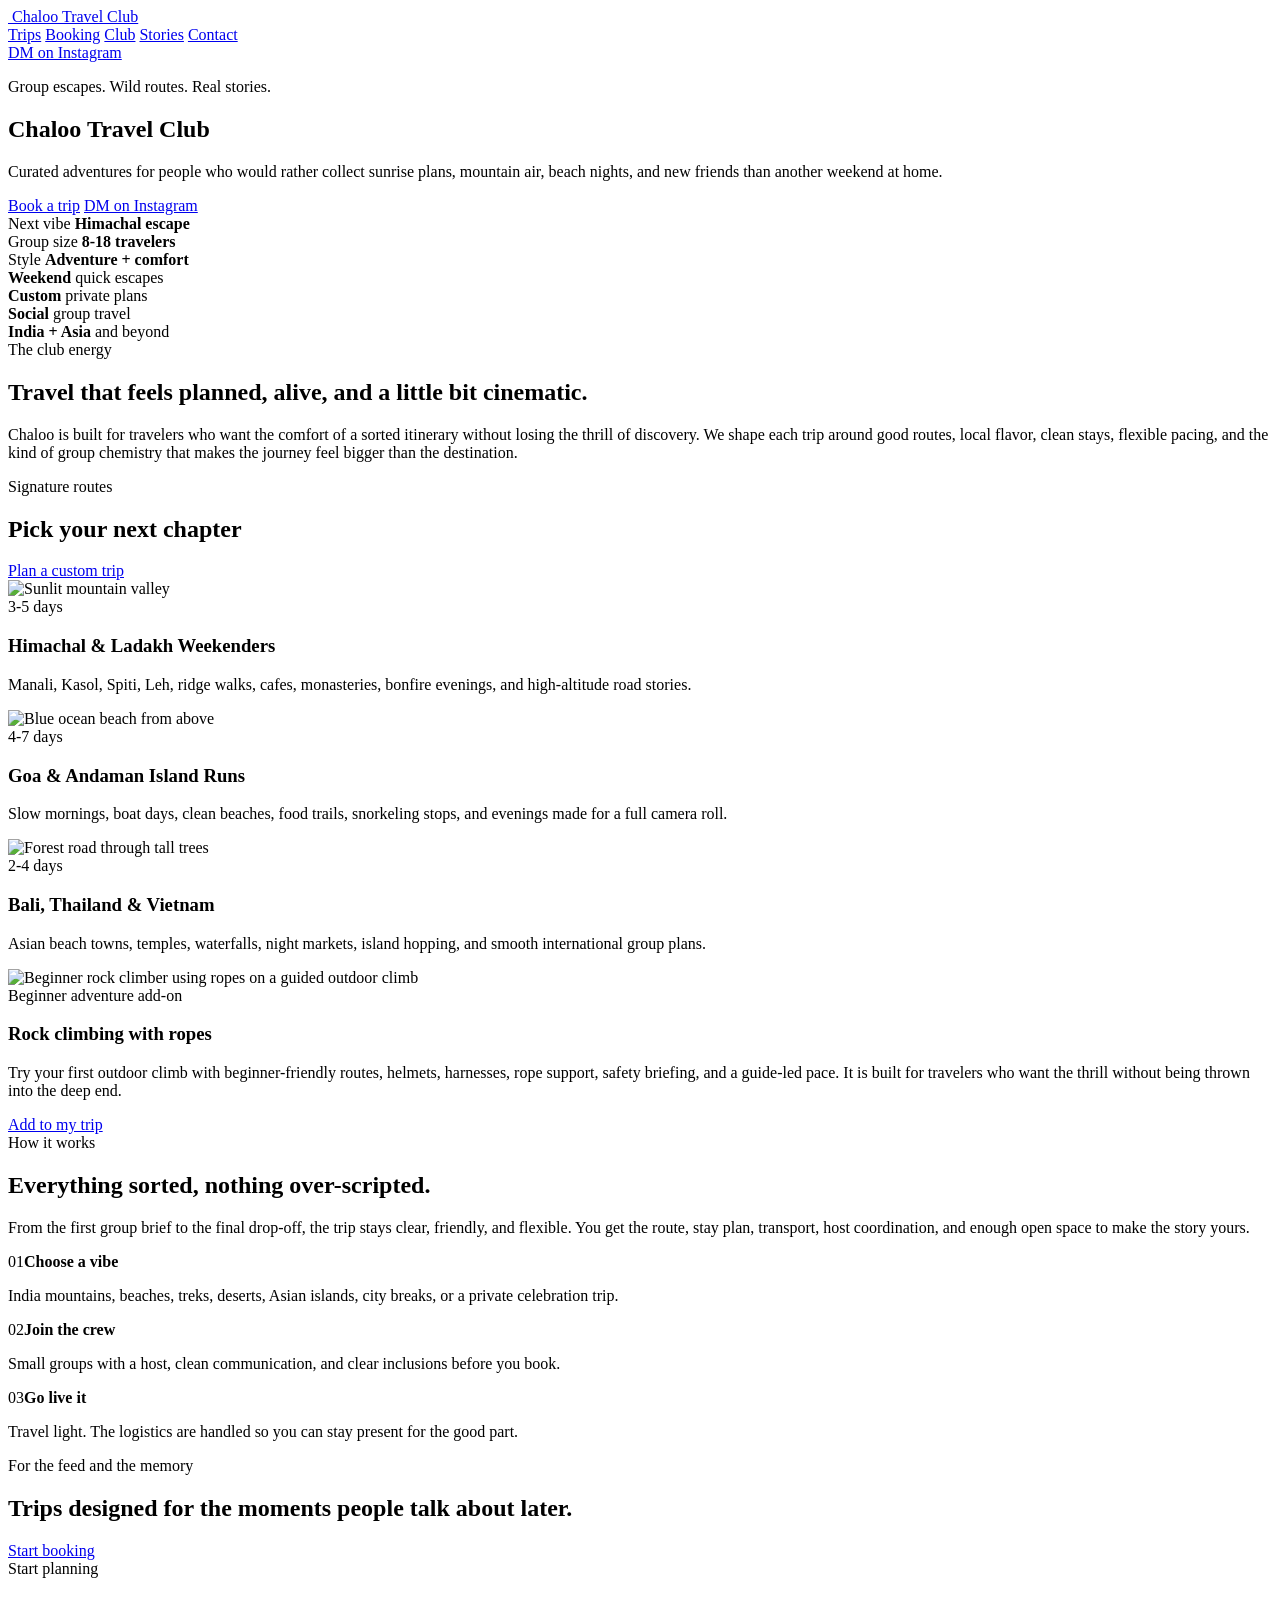
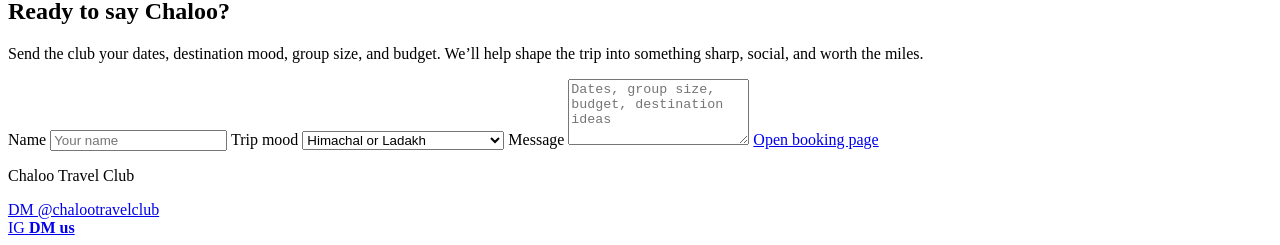
==== index.html @ 8905d0da "Create index.html" ====
<!DOCTYPE html>
<html lang="en">
<head>
  <meta charset="UTF-8" />
  <meta name="viewport" content="width=device-width, initial-scale=1.0" />
  <title>Chaloo Travel Club | Group Trips & Adventure Escapes</title>
  <meta name="description" content="Join Chaloo Travel Club for adventurous group trips, curated escapes, treks, beaches, deserts, and story-rich travel experiences." />
  <link rel="preconnect" href="https://images.unsplash.com" />
  <link rel="preconnect" href="https://fonts.googleapis.com" />
  <link rel="preconnect" href="https://fonts.gstatic.com" crossorigin />
  <link href="https://fonts.googleapis.com/css2?family=Manrope:wght@400;500;600;700;800&family=Playfair+Display:wght@700;800&display=swap" rel="stylesheet" />
  <link rel="stylesheet" href="styles.css" />
</head>
<body>
  <header class="site-header" aria-label="Primary navigation">
    <a class="brand" href="index.html#top" aria-label="Chaloo Travel Club home">
      <img class="brand-logo" src="Chaloo.jpg" alt="" />
      <span>Chaloo Travel Club</span>
    </a>
    <nav class="nav-links" aria-label="Main menu">
      <a href="#trips">Trips</a>
      <a href="booking.html">Booking</a>
      <a href="#club">Club</a>
      <a href="#stories">Stories</a>
      <a href="#contact">Contact</a>
    </nav>
    <a class="nav-cta" href="https://www.instagram.com/chalootravelclub/" target="_blank" rel="noreferrer">DM on Instagram</a>
  </header>

  <main id="top">
    <section class="hero" aria-labelledby="hero-title">
      <div class="hero-media" role="img" aria-label="Travelers hiking toward a mountain lake"></div>
      <div class="hero-overlay"></div>
      <div class="hero-content">
        <p class="eyebrow">Group escapes. Wild routes. Real stories.</p>
        <h1 id="hero-title">Chaloo Travel Club</h1>
        <p class="hero-copy">Curated adventures for people who would rather collect sunrise plans, mountain air, beach nights, and new friends than another weekend at home.</p>
        <div class="hero-actions">
          <a class="button primary" href="booking.html">Book a trip</a>
          <a class="button secondary" href="https://www.instagram.com/chalootravelclub/" target="_blank" rel="noreferrer">DM on Instagram</a>
        </div>
      </div>
      <aside class="trip-finder" aria-label="Trip finder">
        <div>
          <span>Next vibe</span>
          <strong>Himachal escape</strong>
        </div>
        <div>
          <span>Group size</span>
          <strong>8-18 travelers</strong>
        </div>
        <div>
          <span>Style</span>
          <strong>Adventure + comfort</strong>
        </div>
      </aside>
    </section>

    <section class="quick-stats" aria-label="Travel club highlights">
      <div>
        <strong>Weekend</strong>
        <span>quick escapes</span>
      </div>
      <div>
        <strong>Custom</strong>
        <span>private plans</span>
      </div>
      <div>
        <strong>Social</strong>
        <span>group travel</span>
      </div>
      <div>
        <strong>India + Asia</strong>
        <span>and beyond</span>
      </div>
    </section>

    <section class="section intro" id="club">
      <div class="section-kicker">The club energy</div>
      <div class="intro-grid">
        <h2>Travel that feels planned, alive, and a little bit cinematic.</h2>
        <p>Chaloo is built for travelers who want the comfort of a sorted itinerary without losing the thrill of discovery. We shape each trip around good routes, local flavor, clean stays, flexible pacing, and the kind of group chemistry that makes the journey feel bigger than the destination.</p>
      </div>
    </section>

    <section class="destinations" id="trips" aria-labelledby="trips-title">
      <div class="section-heading">
        <div>
          <div class="section-kicker">Signature routes</div>
          <h2 id="trips-title">Pick your next chapter</h2>
        </div>
        <a href="booking.html">Plan a custom trip</a>
      </div>
      <div class="card-grid">
        <article class="trip-card">
          <img src="https://images.unsplash.com/photo-1500530855697-b586d89ba3ee?auto=format&fit=crop&w=900&q=85" alt="Sunlit mountain valley" />
          <div class="card-body">
            <span>3-5 days</span>
            <h3>Himachal & Ladakh Weekenders</h3>
            <p>Manali, Kasol, Spiti, Leh, ridge walks, cafes, monasteries, bonfire evenings, and high-altitude road stories.</p>
          </div>
        </article>
        <article class="trip-card featured">
          <img src="https://images.unsplash.com/photo-1507525428034-b723cf961d3e?auto=format&fit=crop&w=900&q=85" alt="Blue ocean beach from above" />
          <div class="card-body">
            <span>4-7 days</span>
            <h3>Goa & Andaman Island Runs</h3>
            <p>Slow mornings, boat days, clean beaches, food trails, snorkeling stops, and evenings made for a full camera roll.</p>
          </div>
        </article>
        <article class="trip-card">
          <img src="https://images.unsplash.com/photo-1509316975850-ff9c5deb0cd9?auto=format&fit=crop&w=900&q=85" alt="Forest road through tall trees" />
          <div class="card-body">
            <span>2-4 days</span>
            <h3>Bali, Thailand & Vietnam</h3>
            <p>Asian beach towns, temples, waterfalls, night markets, island hopping, and smooth international group plans.</p>
          </div>
        </article>
      </div>
      <article class="adventure-feature" id="climbing" aria-label="Beginner rock climbing adventure">
        <img src="https://images.unsplash.com/photo-1522163182402-834f871fd851?auto=format&fit=crop&w=1300&q=88" alt="Beginner rock climber using ropes on a guided outdoor climb" />
        <div>
          <span>Beginner adventure add-on</span>
          <h3>Rock climbing with ropes</h3>
          <p>Try your first outdoor climb with beginner-friendly routes, helmets, harnesses, rope support, safety briefing, and a guide-led pace. It is built for travelers who want the thrill without being thrown into the deep end.</p>
          <a href="booking.html">Add to my trip</a>
        </div>
      </article>
    </section>

    <section class="experience" aria-label="Travel experience">
      <div class="experience-copy">
        <div class="section-kicker">How it works</div>
        <h2>Everything sorted, nothing over-scripted.</h2>
        <p>From the first group brief to the final drop-off, the trip stays clear, friendly, and flexible. You get the route, stay plan, transport, host coordination, and enough open space to make the story yours.</p>
      </div>
      <div class="steps">
        <div><span>01</span><strong>Choose a vibe</strong><p>India mountains, beaches, treks, deserts, Asian islands, city breaks, or a private celebration trip.</p></div>
        <div><span>02</span><strong>Join the crew</strong><p>Small groups with a host, clean communication, and clear inclusions before you book.</p></div>
        <div><span>03</span><strong>Go live it</strong><p>Travel light. The logistics are handled so you can stay present for the good part.</p></div>
      </div>
    </section>

    <section class="story-band" id="stories">
      <div>
        <p class="eyebrow">For the feed and the memory</p>
        <h2>Trips designed for the moments people talk about later.</h2>
      </div>
      <a class="button light" href="booking.html">Start booking</a>
    </section>

    <section class="section contact" id="contact">
      <div class="contact-panel">
        <div>
          <div class="section-kicker">Start planning</div>
          <h2>Ready to say Chaloo?</h2>
          <p>Send the club your dates, destination mood, group size, and budget. We’ll help shape the trip into something sharp, social, and worth the miles.</p>
        </div>
        <form class="lead-form">
          <label>
            <span>Name</span>
            <input type="text" name="name" placeholder="Your name" />
          </label>
          <label>
            <span>Trip mood</span>
            <select name="trip">
              <option>Himachal or Ladakh</option>
              <option>Goa or Andaman</option>
              <option>Bali, Thailand, or Vietnam</option>
              <option>Private India or Asia group trip</option>
            </select>
          </label>
          <label>
            <span>Message</span>
            <textarea name="message" rows="4" placeholder="Dates, group size, budget, destination ideas"></textarea>
          </label>
          <a class="button primary form-button" href="booking.html">Open booking page</a>
        </form>
      </div>
    </section>
  </main>

  <footer class="site-footer">
    <p>Chaloo Travel Club</p>
    <a href="https://www.instagram.com/chalootravelclub/" target="_blank" rel="noreferrer">DM @chalootravelclub</a>
  </footer>
  <a class="floating-dm" href="https://www.instagram.com/chalootravelclub/" target="_blank" rel="noreferrer" aria-label="DM Chaloo Travel Club on Instagram">
    <span>IG</span>
    <strong>DM us</strong>
  </a>
</body>
</html>
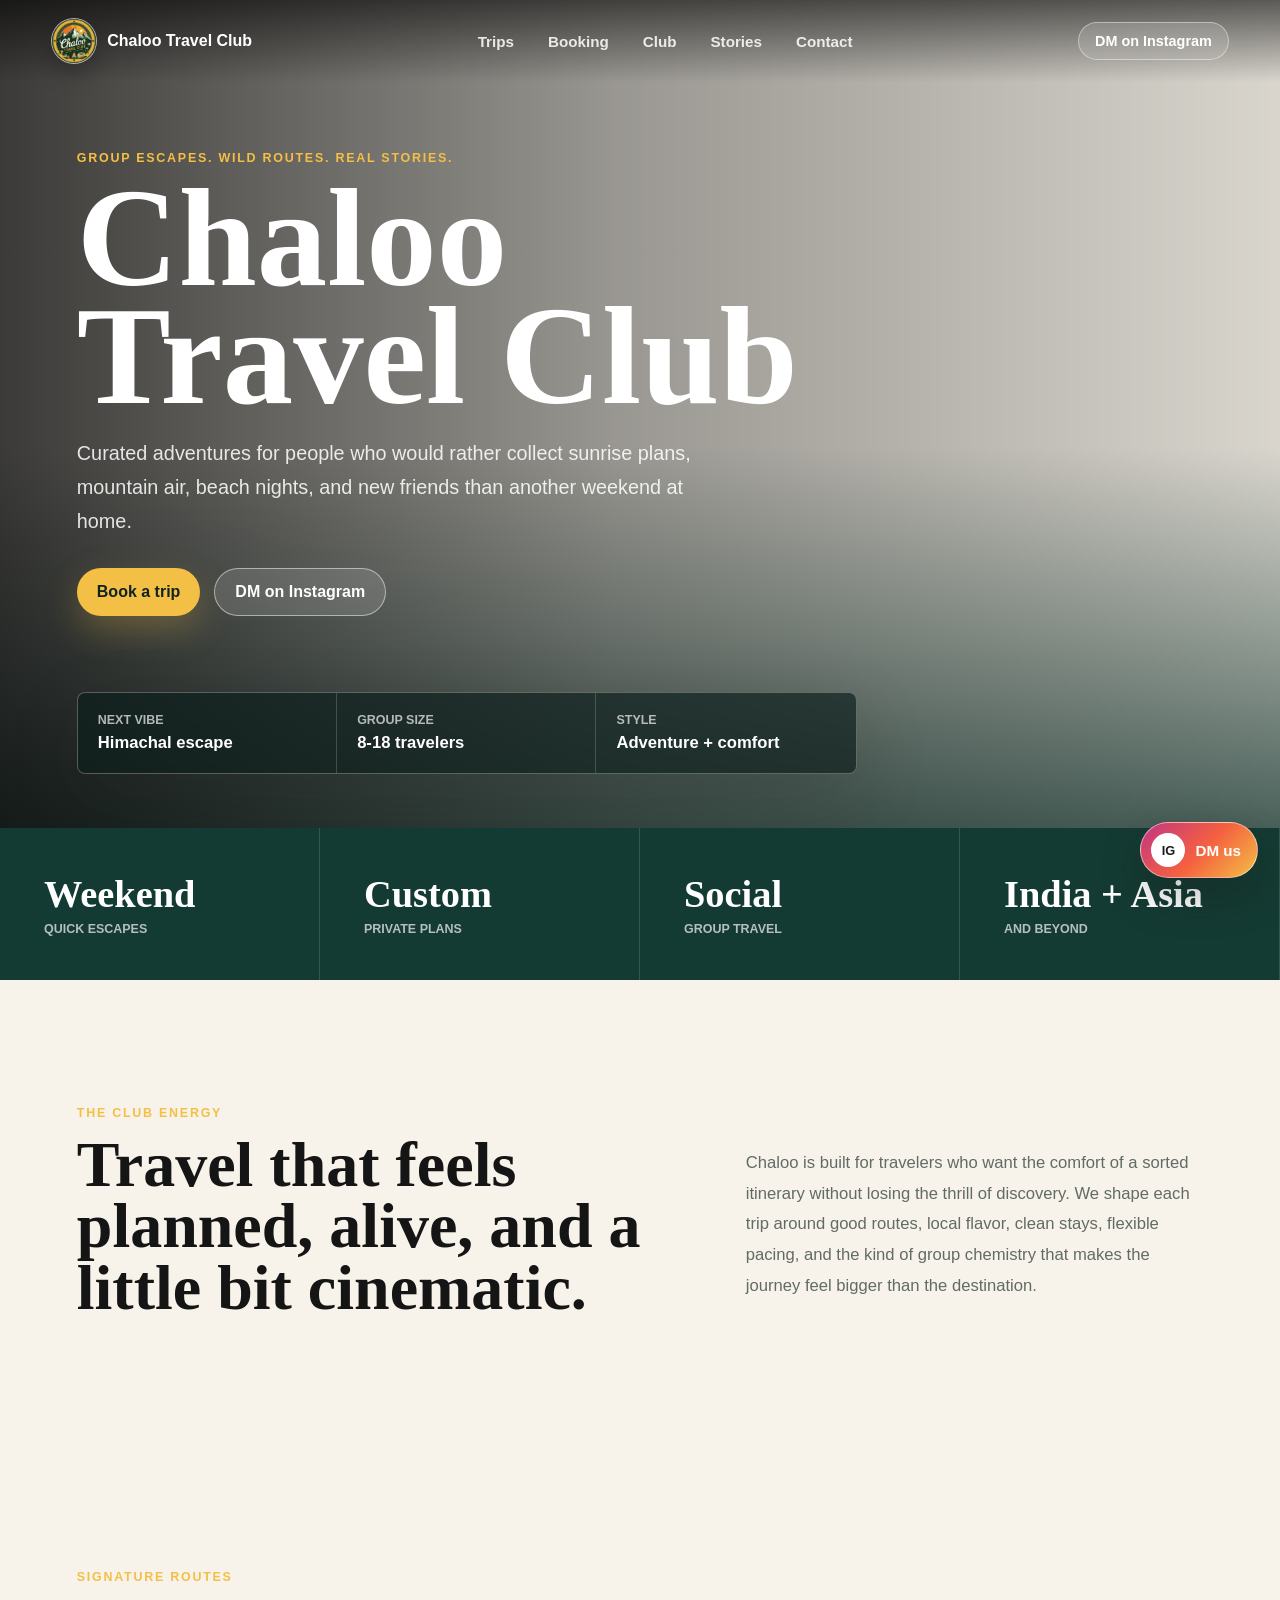
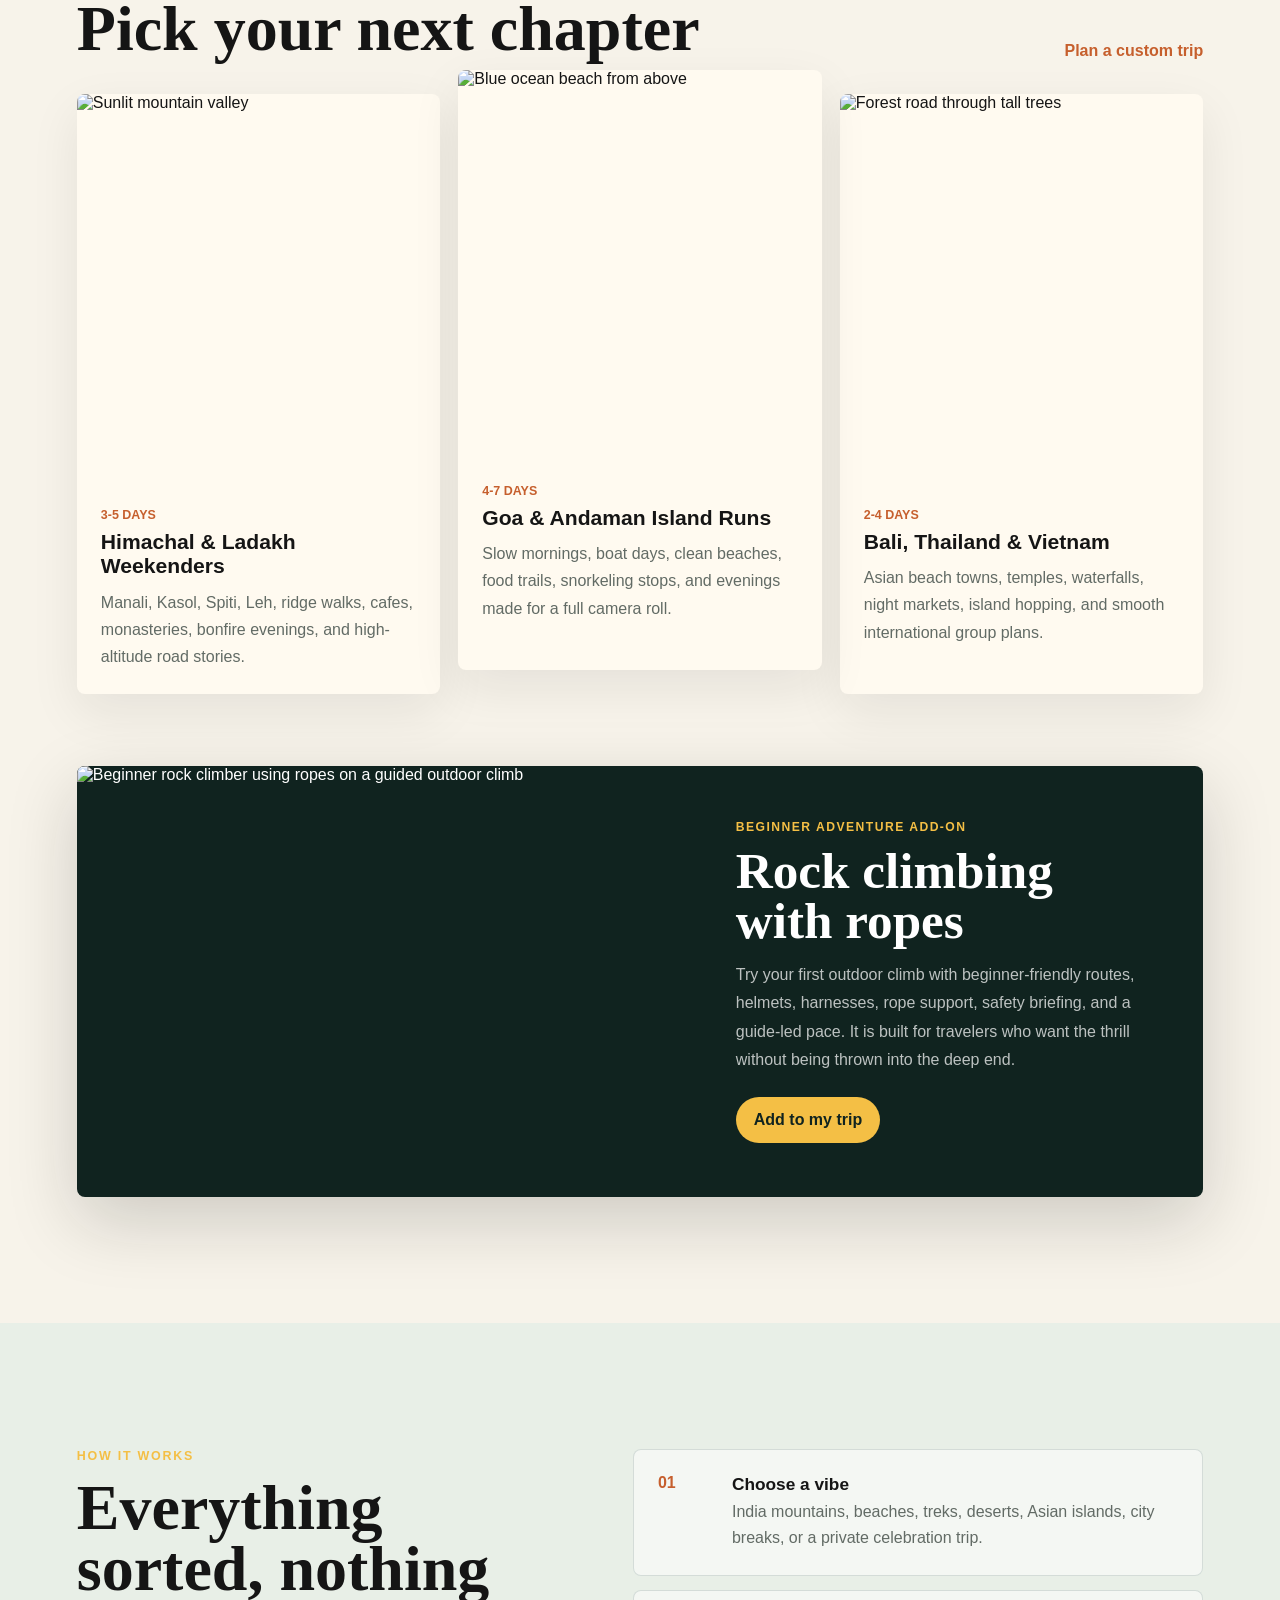
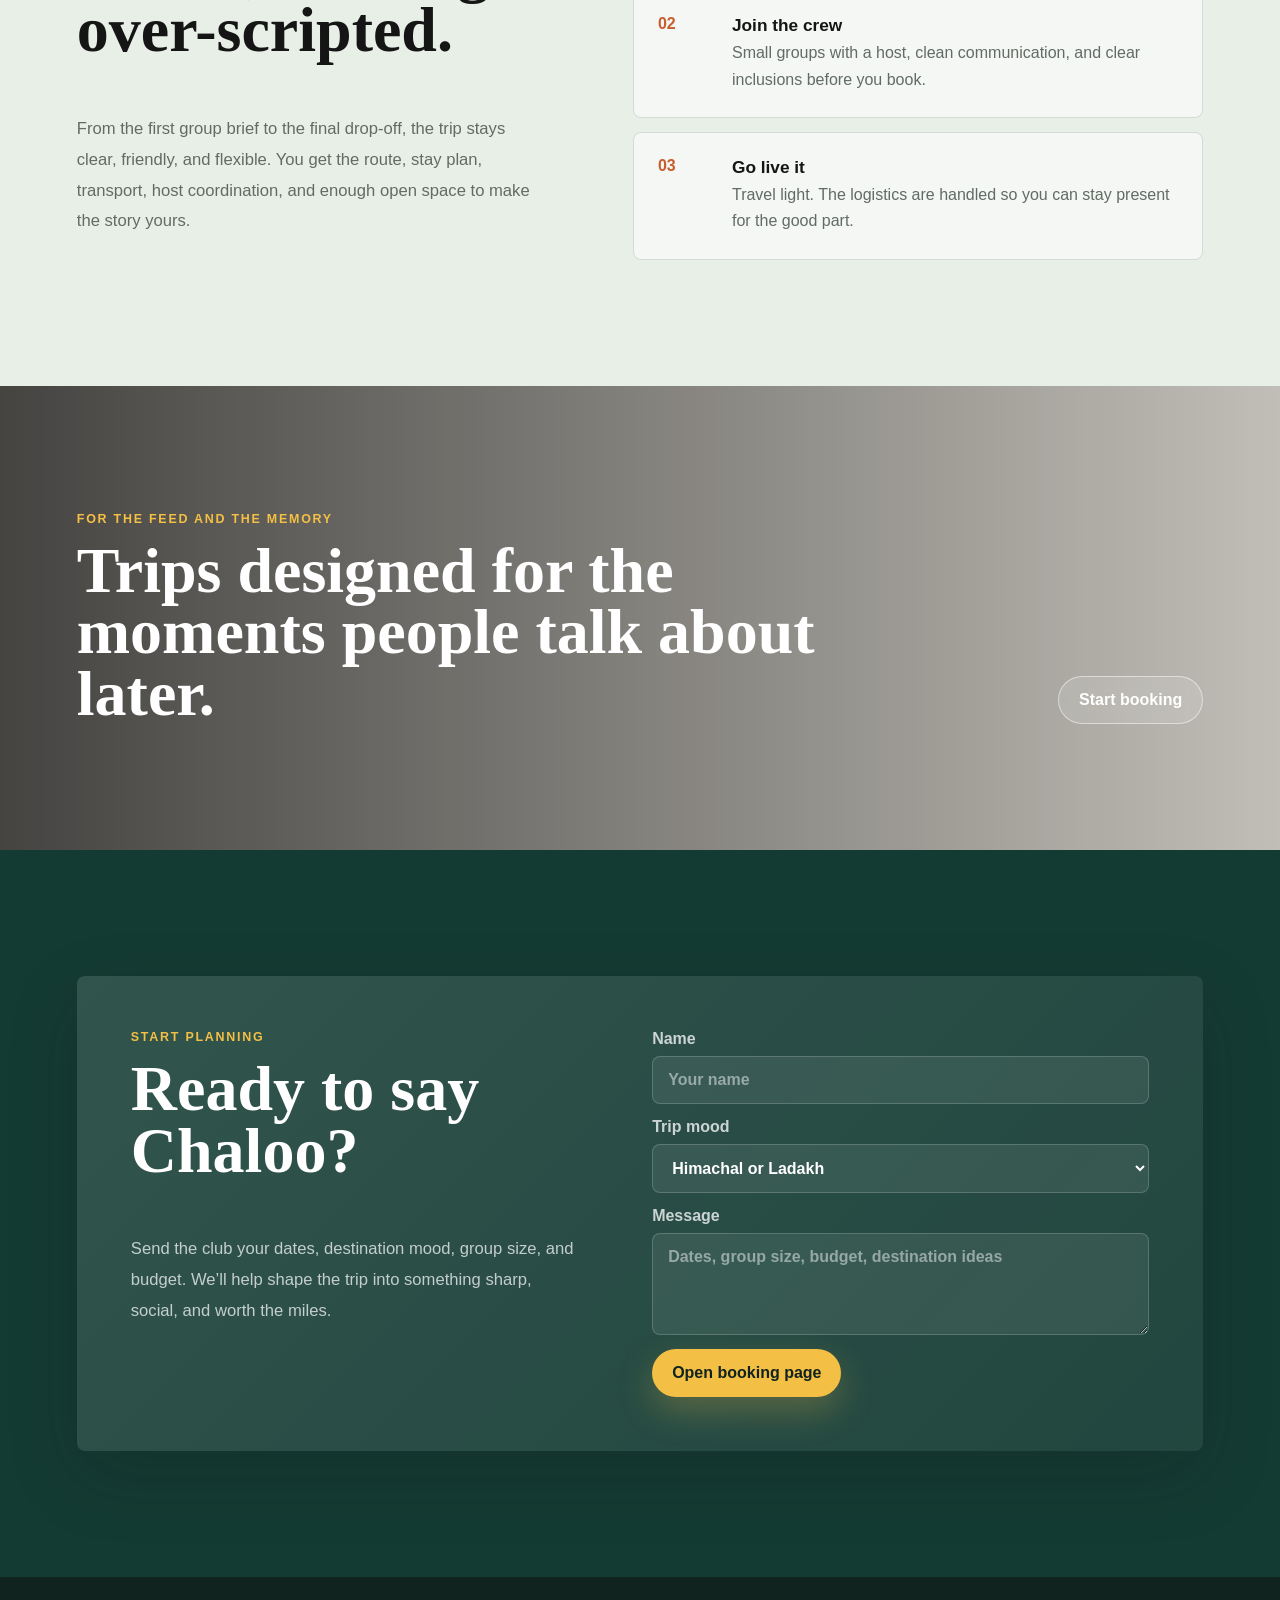
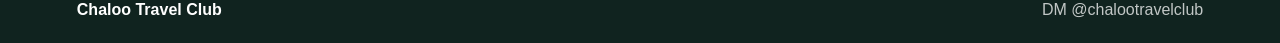
==== commit 48540408: "Embed logo in home page" ====
--- a/index.html
+++ b/index.html
@@ -14,7 +14,7 @@
 <body>
   <header class="site-header" aria-label="Primary navigation">
     <a class="brand" href="index.html#top" aria-label="Chaloo Travel Club home">
-      <img class="brand-logo" src="Chaloo.jpg" alt="" />
+      <img class="brand-logo" src="[data-uri]" alt="" />
       <span>Chaloo Travel Club</span>
     </a>
     <nav class="nav-links" aria-label="Main menu">
--- a/styles.css
+++ b/styles.css
@@ -0,0 +1,841 @@
+:root {
+  --ink: #151515;
+  --muted: #626b65;
+  --paper: #f7f3ea;
+  --cream: #fffaf0;
+  --forest: #143b33;
+  --moss: #566b3f;
+  --rust: #c65f2d;
+  --sun: #f4bf45;
+  --aqua: #4aa3a2;
+  --line: rgba(21, 21, 21, 0.12);
+  --shadow: 0 24px 70px rgba(21, 21, 21, 0.18);
+}
+
+* {
+  box-sizing: border-box;
+}
+
+html {
+  scroll-behavior: smooth;
+}
+
+body {
+  margin: 0;
+  color: var(--ink);
+  background: var(--paper);
+  font-family: "Manrope", Arial, sans-serif;
+}
+
+img {
+  display: block;
+  width: 100%;
+}
+
+a {
+  color: inherit;
+  text-decoration: none;
+}
+
+.site-header {
+  position: fixed;
+  top: 0;
+  left: 0;
+  right: 0;
+  z-index: 10;
+  display: flex;
+  align-items: center;
+  justify-content: space-between;
+  gap: 24px;
+  padding: 18px clamp(18px, 4vw, 56px);
+  color: #fff;
+  background: linear-gradient(180deg, rgba(0, 0, 0, 0.58), rgba(0, 0, 0, 0));
+}
+
+.brand {
+  display: inline-flex;
+  align-items: center;
+  gap: 10px;
+  font-weight: 800;
+  letter-spacing: 0;
+}
+
+.brand-logo {
+  width: 46px;
+  height: 46px;
+  flex: 0 0 46px;
+  border: 1px solid rgba(255, 255, 255, 0.54);
+  border-radius: 50%;
+  object-fit: cover;
+  background: rgba(255, 255, 255, 0.16);
+  box-shadow: 0 10px 24px rgba(0, 0, 0, 0.22);
+}
+
+.nav-links {
+  display: flex;
+  gap: clamp(16px, 3vw, 34px);
+  color: rgba(255, 255, 255, 0.86);
+  font-size: 0.95rem;
+  font-weight: 700;
+}
+
+.nav-links a,
+.nav-cta {
+  transition: color 180ms ease, background 180ms ease, transform 180ms ease;
+}
+
+.nav-links a:hover {
+  color: #fff;
+}
+
+.nav-cta {
+  padding: 10px 16px;
+  border: 1px solid rgba(255, 255, 255, 0.42);
+  border-radius: 999px;
+  font-size: 0.9rem;
+  font-weight: 800;
+  background: rgba(255, 255, 255, 0.14);
+  backdrop-filter: blur(10px);
+}
+
+.nav-cta:hover,
+.button:hover {
+  transform: translateY(-2px);
+}
+
+.hero {
+  position: relative;
+  min-height: 92vh;
+  display: grid;
+  align-items: end;
+  overflow: hidden;
+  isolation: isolate;
+  padding: 138px clamp(18px, 6vw, 84px) 54px;
+  color: #fff;
+}
+
+.booking-hero {
+  position: relative;
+  min-height: 64vh;
+  display: grid;
+  align-items: end;
+  overflow: hidden;
+  isolation: isolate;
+  padding: 138px clamp(18px, 6vw, 84px) 64px;
+  color: #fff;
+}
+
+.hero-media,
+.booking-hero-media,
+.hero-overlay {
+  position: absolute;
+  inset: 0;
+  z-index: -2;
+}
+
+.hero-media {
+  background:
+    url("https://images.unsplash.com/photo-1464822759023-fed622ff2c3b?auto=format&fit=crop&w=2200&q=90")
+    center 42% / cover no-repeat;
+  transform: scale(1.02);
+}
+
+.booking-hero-media {
+  background:
+    url("https://images.unsplash.com/photo-1506929562872-bb421503ef21?auto=format&fit=crop&w=2200&q=90")
+    center 48% / cover no-repeat;
+  transform: scale(1.02);
+}
+
+.hero-overlay {
+  z-index: -1;
+  background:
+    linear-gradient(90deg, rgba(0, 0, 0, 0.76) 0%, rgba(0, 0, 0, 0.38) 48%, rgba(0, 0, 0, 0.12) 100%),
+    linear-gradient(0deg, rgba(20, 59, 51, 0.72) 0%, rgba(20, 59, 51, 0) 46%);
+}
+
+.hero-content {
+  max-width: 790px;
+  padding-bottom: 7vh;
+}
+
+.booking-hero-content {
+  max-width: 840px;
+}
+
+.eyebrow,
+.section-kicker {
+  margin: 0 0 14px;
+  color: var(--sun);
+  font-size: 0.78rem;
+  font-weight: 800;
+  letter-spacing: 0.14em;
+  text-transform: uppercase;
+}
+
+h1,
+h2,
+h3,
+p {
+  margin-top: 0;
+}
+
+h1,
+h2 {
+  font-family: "Playfair Display", Georgia, serif;
+  letter-spacing: 0;
+}
+
+h1 {
+  max-width: 760px;
+  margin-bottom: 22px;
+  font-size: clamp(4rem, 11vw, 9.8rem);
+  line-height: 0.84;
+}
+
+h2 {
+  font-size: clamp(2.15rem, 5vw, 5.35rem);
+  line-height: 0.96;
+}
+
+h3 {
+  font-size: 1.32rem;
+  line-height: 1.16;
+}
+
+.hero-copy {
+  max-width: 650px;
+  margin-bottom: 30px;
+  color: rgba(255, 255, 255, 0.86);
+  font-size: clamp(1.03rem, 2vw, 1.24rem);
+  line-height: 1.7;
+}
+
+.hero-actions {
+  display: flex;
+  flex-wrap: wrap;
+  gap: 14px;
+}
+
+.button {
+  display: inline-flex;
+  min-height: 48px;
+  align-items: center;
+  justify-content: center;
+  border-radius: 999px;
+  padding: 13px 20px;
+  font-weight: 900;
+  transition: transform 180ms ease, box-shadow 180ms ease, background 180ms ease;
+}
+
+.button.primary {
+  color: #10231f;
+  background: var(--sun);
+  box-shadow: 0 14px 34px rgba(244, 191, 69, 0.25);
+}
+
+.button.secondary,
+.button.light {
+  border: 1px solid rgba(255, 255, 255, 0.5);
+  color: #fff;
+  background: rgba(255, 255, 255, 0.13);
+  backdrop-filter: blur(10px);
+}
+
+.trip-finder {
+  width: min(100%, 780px);
+  display: grid;
+  grid-template-columns: repeat(3, 1fr);
+  overflow: hidden;
+  border: 1px solid rgba(255, 255, 255, 0.28);
+  border-radius: 8px;
+  background: rgba(13, 30, 27, 0.68);
+  box-shadow: var(--shadow);
+  backdrop-filter: blur(16px);
+}
+
+.trip-finder div {
+  padding: 20px;
+  border-right: 1px solid rgba(255, 255, 255, 0.18);
+}
+
+.trip-finder div:last-child {
+  border-right: 0;
+}
+
+.trip-finder span,
+.quick-stats span,
+.trip-card span {
+  display: block;
+  color: rgba(255, 255, 255, 0.68);
+  font-size: 0.78rem;
+  font-weight: 800;
+  text-transform: uppercase;
+}
+
+.trip-finder strong {
+  display: block;
+  margin-top: 6px;
+  font-size: 1.04rem;
+}
+
+.quick-stats {
+  display: grid;
+  grid-template-columns: repeat(4, 1fr);
+  background: var(--forest);
+  color: #fff;
+}
+
+.quick-stats div {
+  padding: clamp(24px, 4vw, 44px);
+  border-right: 1px solid rgba(255, 255, 255, 0.14);
+}
+
+.quick-stats strong {
+  display: block;
+  margin-bottom: 6px;
+  font-family: "Playfair Display", Georgia, serif;
+  font-size: clamp(1.75rem, 3vw, 3rem);
+}
+
+.section,
+.destinations,
+.experience,
+.story-band {
+  padding: clamp(72px, 10vw, 126px) clamp(18px, 6vw, 84px);
+}
+
+.intro-grid {
+  display: grid;
+  grid-template-columns: minmax(260px, 0.95fr) minmax(260px, 0.75fr);
+  gap: clamp(30px, 7vw, 100px);
+  align-items: end;
+}
+
+.intro h2 {
+  margin-bottom: 0;
+  max-width: 850px;
+}
+
+.intro p,
+.experience-copy p,
+.contact p {
+  color: var(--muted);
+  font-size: 1.04rem;
+  line-height: 1.85;
+}
+
+.section-heading {
+  display: flex;
+  align-items: end;
+  justify-content: space-between;
+  gap: 24px;
+  margin-bottom: 34px;
+}
+
+.section-heading h2 {
+  margin-bottom: 0;
+}
+
+.section-heading > a {
+  flex: 0 0 auto;
+  color: var(--rust);
+  font-weight: 900;
+}
+
+.card-grid {
+  display: grid;
+  grid-template-columns: repeat(3, 1fr);
+  gap: 18px;
+}
+
+.trip-card {
+  overflow: hidden;
+  border-radius: 8px;
+  background: var(--cream);
+  box-shadow: 0 18px 50px rgba(21, 21, 21, 0.08);
+}
+
+.trip-card img {
+  height: 390px;
+  object-fit: cover;
+}
+
+.trip-card.featured {
+  transform: translateY(-24px);
+}
+
+.card-body {
+  padding: 24px;
+}
+
+.trip-card span {
+  color: var(--rust);
+}
+
+.trip-card h3 {
+  margin: 8px 0 10px;
+}
+
+.trip-card p {
+  margin-bottom: 0;
+  color: var(--muted);
+  line-height: 1.7;
+}
+
+.adventure-feature {
+  display: grid;
+  grid-template-columns: minmax(280px, 0.9fr) minmax(280px, 0.7fr);
+  gap: clamp(24px, 5vw, 58px);
+  align-items: center;
+  margin-top: clamp(36px, 6vw, 72px);
+  overflow: hidden;
+  border-radius: 8px;
+  background: #10231f;
+  color: #fff;
+  box-shadow: var(--shadow);
+}
+
+.adventure-feature img {
+  height: 430px;
+  object-fit: cover;
+}
+
+.adventure-feature div {
+  padding: clamp(24px, 5vw, 54px) clamp(22px, 5vw, 58px) clamp(24px, 5vw, 54px) 0;
+}
+
+.adventure-feature span {
+  display: block;
+  margin-bottom: 12px;
+  color: var(--sun);
+  font-size: 0.76rem;
+  font-weight: 900;
+  letter-spacing: 0.12em;
+  text-transform: uppercase;
+}
+
+.adventure-feature h3 {
+  margin-bottom: 14px;
+  font-family: "Playfair Display", Georgia, serif;
+  font-size: clamp(2rem, 4vw, 3.8rem);
+  line-height: 0.98;
+}
+
+.adventure-feature p {
+  max-width: 600px;
+  color: rgba(255, 255, 255, 0.72);
+  line-height: 1.78;
+}
+
+.adventure-feature a {
+  display: inline-flex;
+  min-height: 46px;
+  align-items: center;
+  justify-content: center;
+  margin-top: 6px;
+  padding: 12px 18px;
+  border-radius: 999px;
+  color: #10231f;
+  background: var(--sun);
+  font-weight: 900;
+}
+
+.experience {
+  display: grid;
+  grid-template-columns: 0.9fr 1.1fr;
+  gap: clamp(32px, 7vw, 90px);
+  background: #e8efe7;
+}
+
+.steps {
+  display: grid;
+  gap: 14px;
+}
+
+.steps div {
+  display: grid;
+  grid-template-columns: 56px 1fr;
+  gap: 4px 18px;
+  padding: 24px;
+  border: 1px solid rgba(20, 59, 51, 0.14);
+  border-radius: 8px;
+  background: rgba(255, 255, 255, 0.52);
+}
+
+.steps span {
+  grid-row: span 2;
+  color: var(--rust);
+  font-weight: 900;
+}
+
+.steps strong {
+  font-size: 1.08rem;
+}
+
+.steps p {
+  margin: 0;
+  color: var(--muted);
+  line-height: 1.65;
+}
+
+.story-band {
+  min-height: 430px;
+  display: flex;
+  align-items: end;
+  justify-content: space-between;
+  gap: 24px;
+  color: #fff;
+  background:
+    linear-gradient(90deg, rgba(0, 0, 0, 0.72), rgba(0, 0, 0, 0.22)),
+    url("https://images.unsplash.com/photo-1500534314209-a25ddb2bd429?auto=format&fit=crop&w=1800&q=90")
+    center 52% / cover no-repeat;
+}
+
+.story-band h2 {
+  max-width: 780px;
+  margin-bottom: 0;
+}
+
+.contact {
+  background: var(--forest);
+}
+
+.booking-layout {
+  display: grid;
+  grid-template-columns: minmax(0, 1fr) minmax(320px, 430px);
+  gap: clamp(24px, 5vw, 56px);
+  align-items: start;
+  padding: clamp(64px, 8vw, 108px) clamp(18px, 6vw, 84px);
+}
+
+.booking-main h2 {
+  max-width: 850px;
+  margin-bottom: 28px;
+}
+
+.booking-cards {
+  display: grid;
+  grid-template-columns: repeat(2, minmax(0, 1fr));
+  gap: 16px;
+}
+
+.booking-cards article,
+.amenity-grid div,
+.booking-panel {
+  border: 1px solid var(--line);
+  border-radius: 8px;
+  background: var(--cream);
+  box-shadow: 0 18px 50px rgba(21, 21, 21, 0.07);
+}
+
+.booking-cards article {
+  padding: 24px;
+}
+
+.booking-cards span,
+.panel-top span {
+  display: block;
+  margin-bottom: 9px;
+  color: var(--rust);
+  font-size: 0.76rem;
+  font-weight: 900;
+  text-transform: uppercase;
+}
+
+.booking-cards h3 {
+  margin-bottom: 10px;
+}
+
+.booking-cards p {
+  margin-bottom: 0;
+  color: var(--muted);
+  line-height: 1.7;
+}
+
+.amenities {
+  margin-top: clamp(48px, 7vw, 86px);
+}
+
+.amenities h2 {
+  max-width: 720px;
+}
+
+.amenity-grid {
+  display: grid;
+  grid-template-columns: repeat(2, minmax(0, 1fr));
+  gap: 14px;
+}
+
+.amenity-grid div {
+  display: grid;
+  gap: 8px;
+  padding: 20px;
+}
+
+.amenity-grid strong {
+  font-size: 1.03rem;
+}
+
+.amenity-grid span {
+  color: var(--muted);
+  line-height: 1.65;
+}
+
+.booking-panel {
+  position: sticky;
+  top: 92px;
+  padding: 24px;
+  color: #fff;
+  background:
+    linear-gradient(135deg, rgba(255, 255, 255, 0.1), rgba(255, 255, 255, 0.03)),
+    var(--forest);
+}
+
+.panel-top {
+  margin-bottom: 18px;
+}
+
+.panel-top span {
+  color: var(--sun);
+}
+
+.panel-top strong {
+  display: block;
+  font-family: "Playfair Display", Georgia, serif;
+  font-size: 2.1rem;
+  line-height: 1;
+}
+
+.contact-panel {
+  display: grid;
+  grid-template-columns: 0.9fr 1fr;
+  gap: clamp(28px, 6vw, 74px);
+  padding: clamp(26px, 5vw, 54px);
+  border-radius: 8px;
+  color: #fff;
+  background:
+    linear-gradient(135deg, rgba(255, 255, 255, 0.11), rgba(255, 255, 255, 0.04)),
+    #183f37;
+  box-shadow: var(--shadow);
+}
+
+.contact p {
+  color: rgba(255, 255, 255, 0.72);
+}
+
+.lead-form {
+  display: grid;
+  gap: 14px;
+}
+
+.lead-form label {
+  display: grid;
+  gap: 8px;
+  color: rgba(255, 255, 255, 0.76);
+  font-weight: 800;
+}
+
+input,
+select,
+textarea {
+  width: 100%;
+  border: 1px solid rgba(255, 255, 255, 0.18);
+  border-radius: 8px;
+  padding: 14px 15px;
+  color: #fff;
+  background: rgba(255, 255, 255, 0.08);
+  font: inherit;
+}
+
+select option {
+  color: var(--ink);
+}
+
+textarea {
+  resize: vertical;
+}
+
+input::placeholder,
+textarea::placeholder {
+  color: rgba(255, 255, 255, 0.48);
+}
+
+.form-button {
+  justify-self: start;
+  border: 0;
+}
+
+.site-footer {
+  display: flex;
+  justify-content: space-between;
+  gap: 18px;
+  padding: 24px clamp(18px, 6vw, 84px);
+  color: rgba(255, 255, 255, 0.74);
+  background: #10231f;
+}
+
+.site-footer p {
+  margin: 0;
+  color: #fff;
+  font-weight: 900;
+}
+
+.floating-dm {
+  position: fixed;
+  right: 22px;
+  bottom: 22px;
+  z-index: 20;
+  display: inline-flex;
+  align-items: center;
+  gap: 10px;
+  min-height: 52px;
+  padding: 10px 16px 10px 10px;
+  border: 1px solid rgba(255, 255, 255, 0.5);
+  border-radius: 999px;
+  color: #fff;
+  background: linear-gradient(135deg, #c13584, #f56040 52%, #f4bf45);
+  box-shadow: 0 18px 42px rgba(21, 21, 21, 0.28);
+  transition: transform 180ms ease, box-shadow 180ms ease;
+}
+
+.floating-dm:hover {
+  transform: translateY(-3px);
+  box-shadow: 0 22px 48px rgba(21, 21, 21, 0.34);
+}
+
+.floating-dm span {
+  display: grid;
+  width: 34px;
+  height: 34px;
+  place-items: center;
+  border-radius: 50%;
+  color: #1c1c1c;
+  background: #fff;
+  font-size: 0.8rem;
+  font-weight: 900;
+}
+
+.floating-dm strong {
+  font-size: 0.95rem;
+}
+
+@media (max-width: 900px) {
+  .site-header {
+    align-items: flex-start;
+  }
+
+  .nav-links {
+    display: none;
+  }
+
+  .hero {
+    min-height: 94vh;
+  }
+
+  .trip-finder,
+  .quick-stats,
+  .intro-grid,
+  .card-grid,
+  .adventure-feature,
+  .experience,
+  .contact-panel,
+  .booking-layout,
+  .booking-cards,
+  .amenity-grid {
+    grid-template-columns: 1fr;
+  }
+
+  .booking-panel {
+    position: static;
+  }
+
+  .trip-finder div,
+  .quick-stats div {
+    border-right: 0;
+    border-bottom: 1px solid rgba(255, 255, 255, 0.16);
+  }
+
+  .trip-card.featured {
+    transform: none;
+  }
+
+  .trip-card img {
+    height: 300px;
+  }
+
+  .adventure-feature img {
+    height: 320px;
+  }
+
+  .adventure-feature div {
+    padding: 28px;
+  }
+
+  .section-heading,
+  .story-band,
+  .site-footer {
+    align-items: flex-start;
+    flex-direction: column;
+  }
+}
+
+@media (max-width: 560px) {
+  .site-header {
+    padding: 14px 16px;
+  }
+
+  .brand span:last-child {
+    max-width: 112px;
+    line-height: 1.1;
+  }
+
+  .brand-logo {
+    width: 40px;
+    height: 40px;
+    flex-basis: 40px;
+  }
+
+  .nav-cta {
+    padding: 9px 12px;
+  }
+
+  .hero {
+    padding: 116px 16px 36px;
+  }
+
+  .booking-hero {
+    min-height: 72vh;
+    padding: 116px 16px 44px;
+  }
+
+  h1 {
+    font-size: clamp(3.55rem, 19vw, 5.5rem);
+  }
+
+  .hero-copy {
+    font-size: 1rem;
+  }
+
+  .hero-actions,
+  .button {
+    width: 100%;
+  }
+
+  .floating-dm {
+    right: 14px;
+    bottom: 14px;
+  }
+
+  .section,
+  .destinations,
+  .experience,
+  .story-band,
+  .booking-layout {
+    padding: 62px 16px;
+  }
+
+  .steps div {
+    grid-template-columns: 1fr;
+  }
+}
